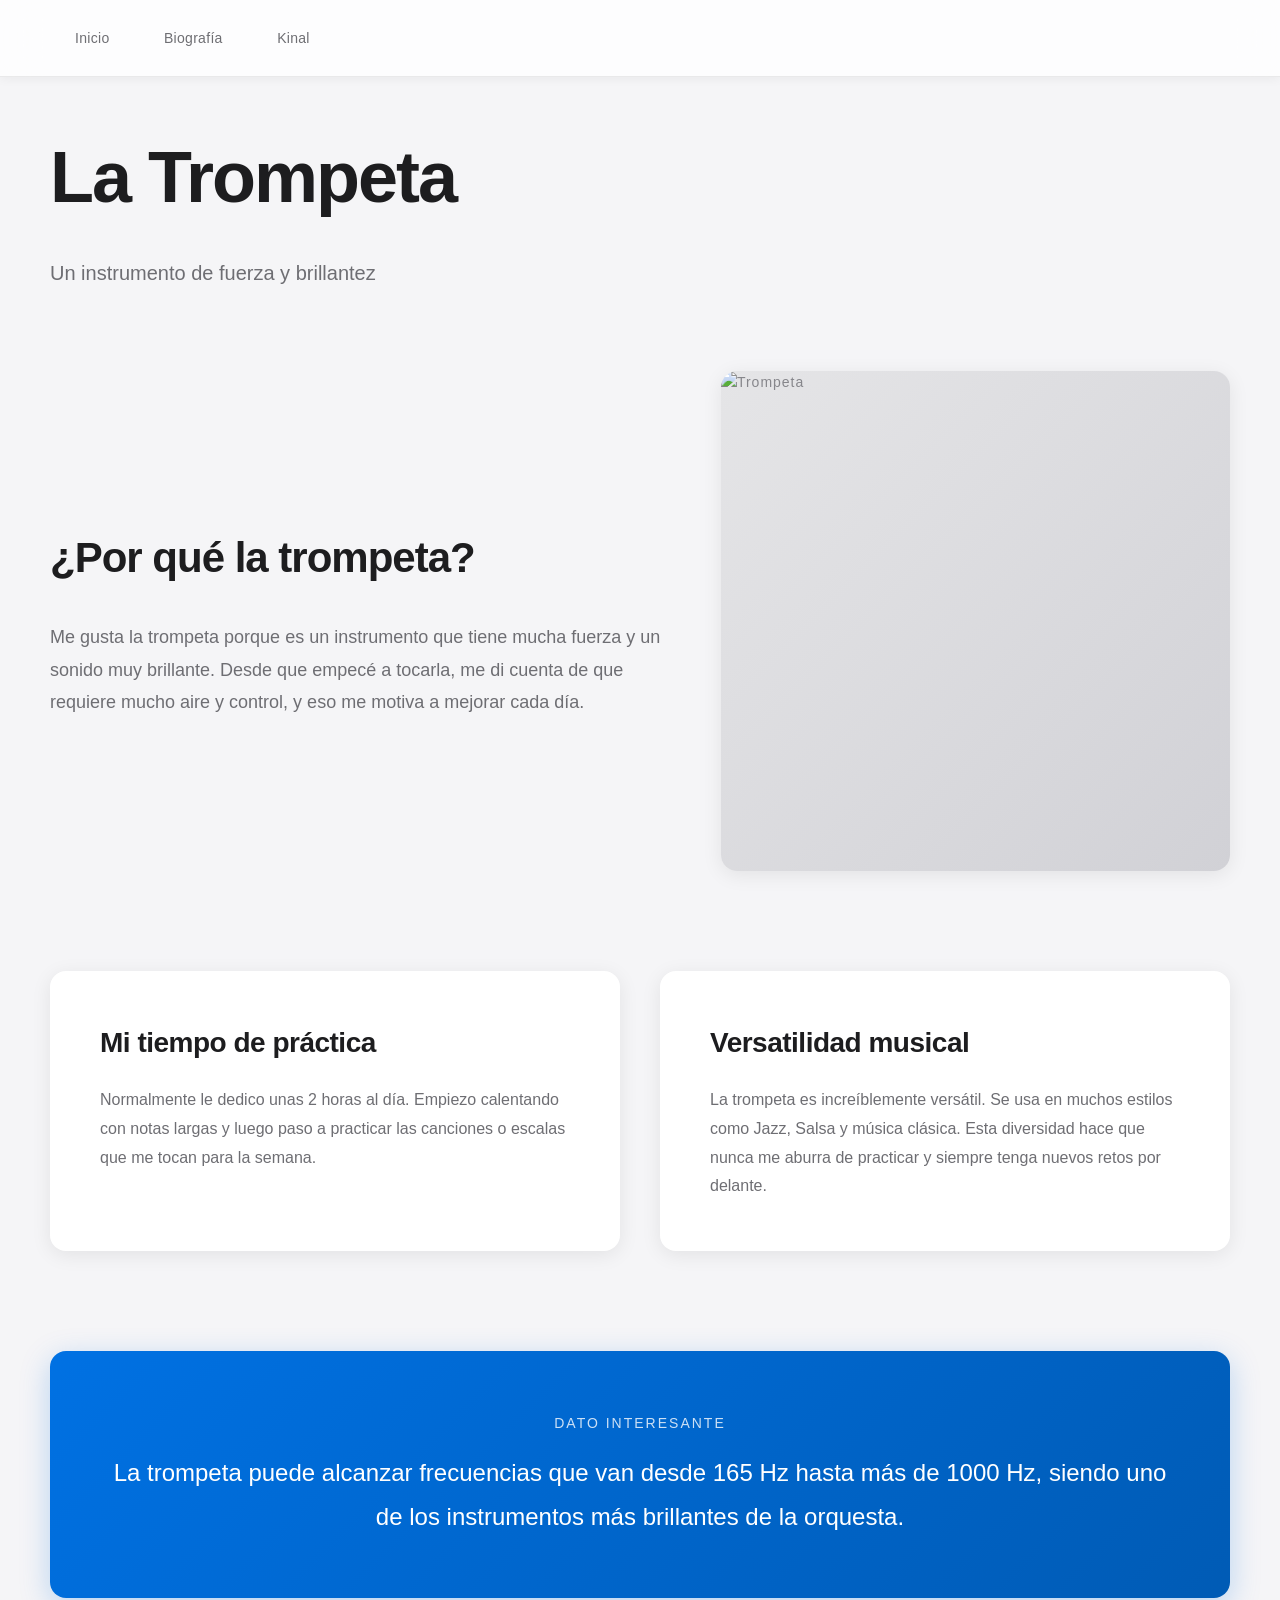
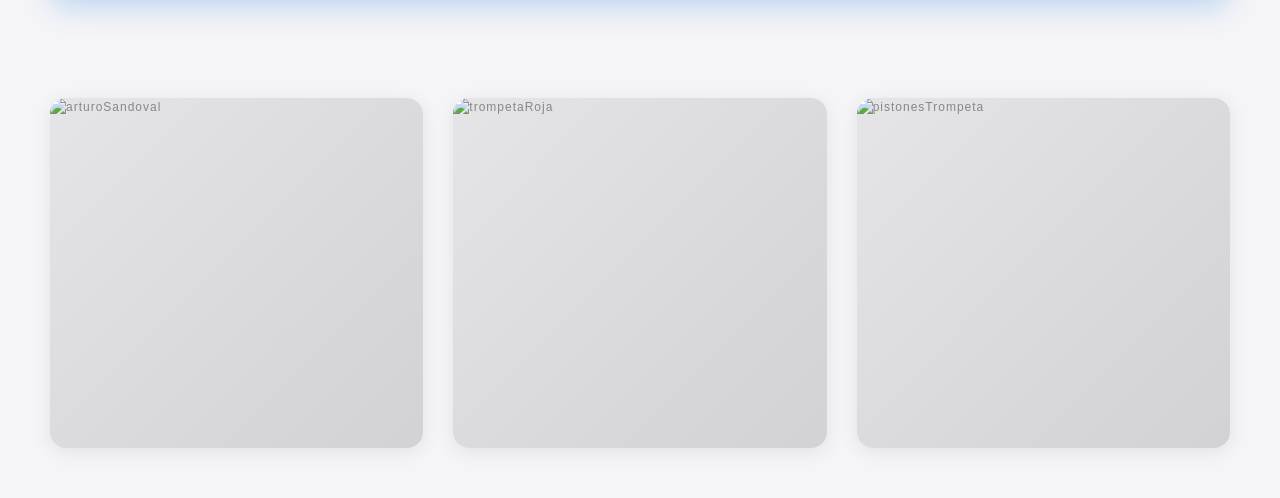
==== index.html @ 3d8bc374 "refactor: mover index.html a la raíz y actualizar rutas de carpetas" ====
<!DOCTYPE html>
<html lang="es">

<head>
    <meta charset="UTF-8">
    <meta name="viewport" content="width=device-width, initial-scale=1.0">
    <title>Mi Pasatiempo - La Trompeta</title>
    <link rel="stylesheet" href="style/index.css">
</head>

<body>
    <nav>
        <a href="index.html">Inicio</a>
        <a href="biografia.html">Biografía</a>
        <a href="kinal.html">Kinal</a>
    </nav>

    <div class="contenedor-principal">
        <h1 class="titulo">La Trompeta</h1>
        <p class="subtitulo">Un instrumento de fuerza y brillantez</p>

        <div class="hero-section">
            <div class="hero-content">
                <h2>¿Por qué la trompeta?</h2>
                <p>Me gusta la trompeta porque es un instrumento que tiene mucha fuerza y un sonido muy brillante. Desde
                    que empecé a tocarla, me di cuenta de que requiere mucho aire y control, y eso me motiva a mejorar
                    cada día.</p>
            </div>
            <div class="imagen-destacada">
                <img src="img/trompeta.jpg" alt="Trompeta"
                    style="width: 100%; height: 100%; object-fit: cover; border-radius: 16px;">
            </div>
        </div>

        <div class="grid-sections">
            <div class="seccion-tiempo">
                <h2>Mi tiempo de práctica</h2>
                <p>Normalmente le dedico unas 2 horas al día. Empiezo calentando con notas largas y luego paso a
                    practicar las canciones o escalas que me tocan para la semana.</p>
            </div>

            <div class="seccion-info">
                <h2>Versatilidad musical</h2>
                <p>La trompeta es increíblemente versátil. Se usa en muchos estilos como Jazz, Salsa y música clásica.
                    Esta diversidad hace que nunca me aburra de practicar y siempre tenga nuevos retos por delante.</p>
            </div>
        </div>

        <div class="curiosidad">
            <p><strong>Dato interesante</strong>La trompeta puede alcanzar frecuencias que van desde 165 Hz hasta más de
                1000 Hz, siendo uno de los instrumentos más brillantes de la orquesta.</p>
        </div>

        <div class="galeria">
            <div class="galeria-item">
                <img src="img/arturoSandoval.jpg" alt="arturoSandoval"
                    style="width: 100%; height: 100%; object-fit: cover;">
            </div>

            <div class="galeria-item">
                <img src="img/trompetaRoja.jpg" alt="trompetaRoja"
                    style="width: 100%; height: 100%; object-fit: cover;">
            </div>


            <div class="galeria-item">
                <img src="img/pistonesTrompeta.jpg" alt="pistonesTrompeta"
                    style="width: 100%; height: 100%; object-fit: cover;">
            </div>
        </div>
    </div>
</body>

</html>
---- style/index.css ----
* {
    margin: 0;
    padding: 0;
    box-sizing: border-box;
}

body {
    font-family: 'Inter', -apple-system, BlinkMacSystemFont, 'Segoe UI', sans-serif;
    background: #f5f5f7;
    color: #1d1d1f;
    line-height: 1.6;
    overflow-x: hidden;
}

nav {
    position: fixed;
    top: 0;
    width: 100%;
    background: rgba(255, 255, 255, 0.8);
    backdrop-filter: blur(20px);
    padding: 25px 50px;
    z-index: 1000;
    border-bottom: 1px solid rgba(0, 0, 0, 0.08);
    box-shadow: 0 2px 10px rgba(0, 0, 0, 0.05);
}

nav a {
    color: #6e6e73;
    text-decoration: none;
    margin: 0 25px;
    font-size: 14px;
    font-weight: 500;
    letter-spacing: 0.3px;
    transition: color 0.3s ease;
    position: relative;
}

nav a::after {
    content: '';
    position: absolute;
    bottom: -5px;
    left: 0;
    width: 0;
    height: 2px;
    background: #1d1d1f;
    transition: width 0.3s ease;
}

nav a:hover {
    color: #1d1d1f;
}

nav a:hover::after {
    width: 100%;
}

.contenedor-principal {
    max-width: 1400px;
    margin: 0 auto;
    padding: 120px 50px 50px;
}

.titulo {
    font-size: 72px;
    font-weight: 700;
    margin-bottom: 20px;
    letter-spacing: -2px;
    color: #1d1d1f;
    animation: fadeInUp 1s ease;
}

.subtitulo {
    font-size: 20px;
    color: #6e6e73;
    margin-bottom: 80px;
    font-weight: 400;
    animation: fadeInUp 1s ease 0.2s both;
}

.hero-section {
    display: grid;
    grid-template-columns: 1.2fr 1fr;
    gap: 60px;
    margin-bottom: 100px;
    align-items: center;
    animation: fadeInUp 1s ease 0.4s both;
}

.hero-content h2 {
    font-size: 42px;
    margin-bottom: 30px;
    font-weight: 600;
    letter-spacing: -1px;
    color: #1d1d1f;
}

.hero-content p {
    font-size: 18px;
    color: #6e6e73;
    line-height: 1.8;
    font-weight: 400;
}

.imagen-destacada {
    width: 100%;
    height: 500px;
    border-radius: 16px;
    background: linear-gradient(135deg, #e5e5e7 0%, #d1d1d6 100%);
    display: flex;
    align-items: center;
    justify-content: center;
    font-size: 14px;
    color: #86868b;
    font-weight: 500;
    letter-spacing: 1px;
    box-shadow: 0 4px 20px rgba(0, 0, 0, 0.08);
    transition: transform 0.5s ease;
    overflow: hidden;
}

.imagen-destacada:hover {
    transform: scale(1.02);
    box-shadow: 0 8px 30px rgba(0, 0, 0, 0.12);
}

.grid-sections {
    display: grid;
    grid-template-columns: repeat(2, 1fr);
    gap: 40px;
    margin-bottom: 100px;
}

.seccion-info,
.seccion-tiempo {
    background: #fff;
    padding: 50px;
    border-radius: 16px;
    box-shadow: 0 4px 20px rgba(0, 0, 0, 0.08);
    transition: all 0.4s ease;
    animation: fadeInUp 1s ease 0.6s both;
}

.seccion-info:hover,
.seccion-tiempo:hover {
    transform: translateY(-5px);
    box-shadow: 0 8px 30px rgba(0, 0, 0, 0.12);
}

h2 {
    font-size: 28px;
    margin-bottom: 20px;
    font-weight: 600;
    letter-spacing: -0.5px;
    color: #1d1d1f;
}

p {
    color: #6e6e73;
    font-size: 16px;
    line-height: 1.8;
    font-weight: 400;
}

.curiosidad {
    background: linear-gradient(135deg, #0071e3 0%, #005bb5 100%);
    padding: 60px;
    border-radius: 16px;
    margin-bottom: 100px;
    box-shadow: 0 8px 30px rgba(0, 113, 227, 0.25);
    animation: fadeInUp 1s ease 0.8s both;
}

.curiosidad p {
    font-size: 24px;
    color: #fff;
    text-align: center;
    font-weight: 400;
}

.curiosidad strong {
    display: block;
    margin-bottom: 15px;
    font-size: 14px;
    color: rgba(255, 255, 255, 0.8);
    letter-spacing: 2px;
    text-transform: uppercase;
    font-weight: 500;
}

.galeria {
    display: grid;
    grid-template-columns: repeat(3, 1fr);
    gap: 30px;
    animation: fadeInUp 1s ease 1s both;
}

.galeria-item {
    height: 350px;
    border-radius: 16px;
    background: linear-gradient(135deg, #e5e5e7 0%, #d1d1d6 100%);
    display: flex;
    align-items: center;
    justify-content: center;
    color: #86868b;
    font-size: 12px;
    letter-spacing: 1px;
    font-weight: 500;
    transition: all 0.4s ease;
    overflow: hidden;
    box-shadow: 0 4px 20px rgba(0, 0, 0, 0.08);
}

.galeria-item:hover {
    transform: translateY(-5px);
    box-shadow: 0 8px 30px rgba(0, 0, 0, 0.12);
}

@keyframes fadeInUp {
    from {
        opacity: 0;
        transform: translateY(30px);
    }

    to {
        opacity: 1;
        transform: translateY(0);
    }
}

@media (max-width: 968px) {
    .hero-section {
        grid-template-columns: 1fr;
    }

    .grid-sections {
        grid-template-columns: 1fr;
    }

    .galeria {
        grid-template-columns: 1fr;
    }

    .titulo {
        font-size: 48px;
    }

    nav {
        padding: 20px 30px;
    }

    .contenedor-principal {
        padding: 100px 30px 30px;
    }
}
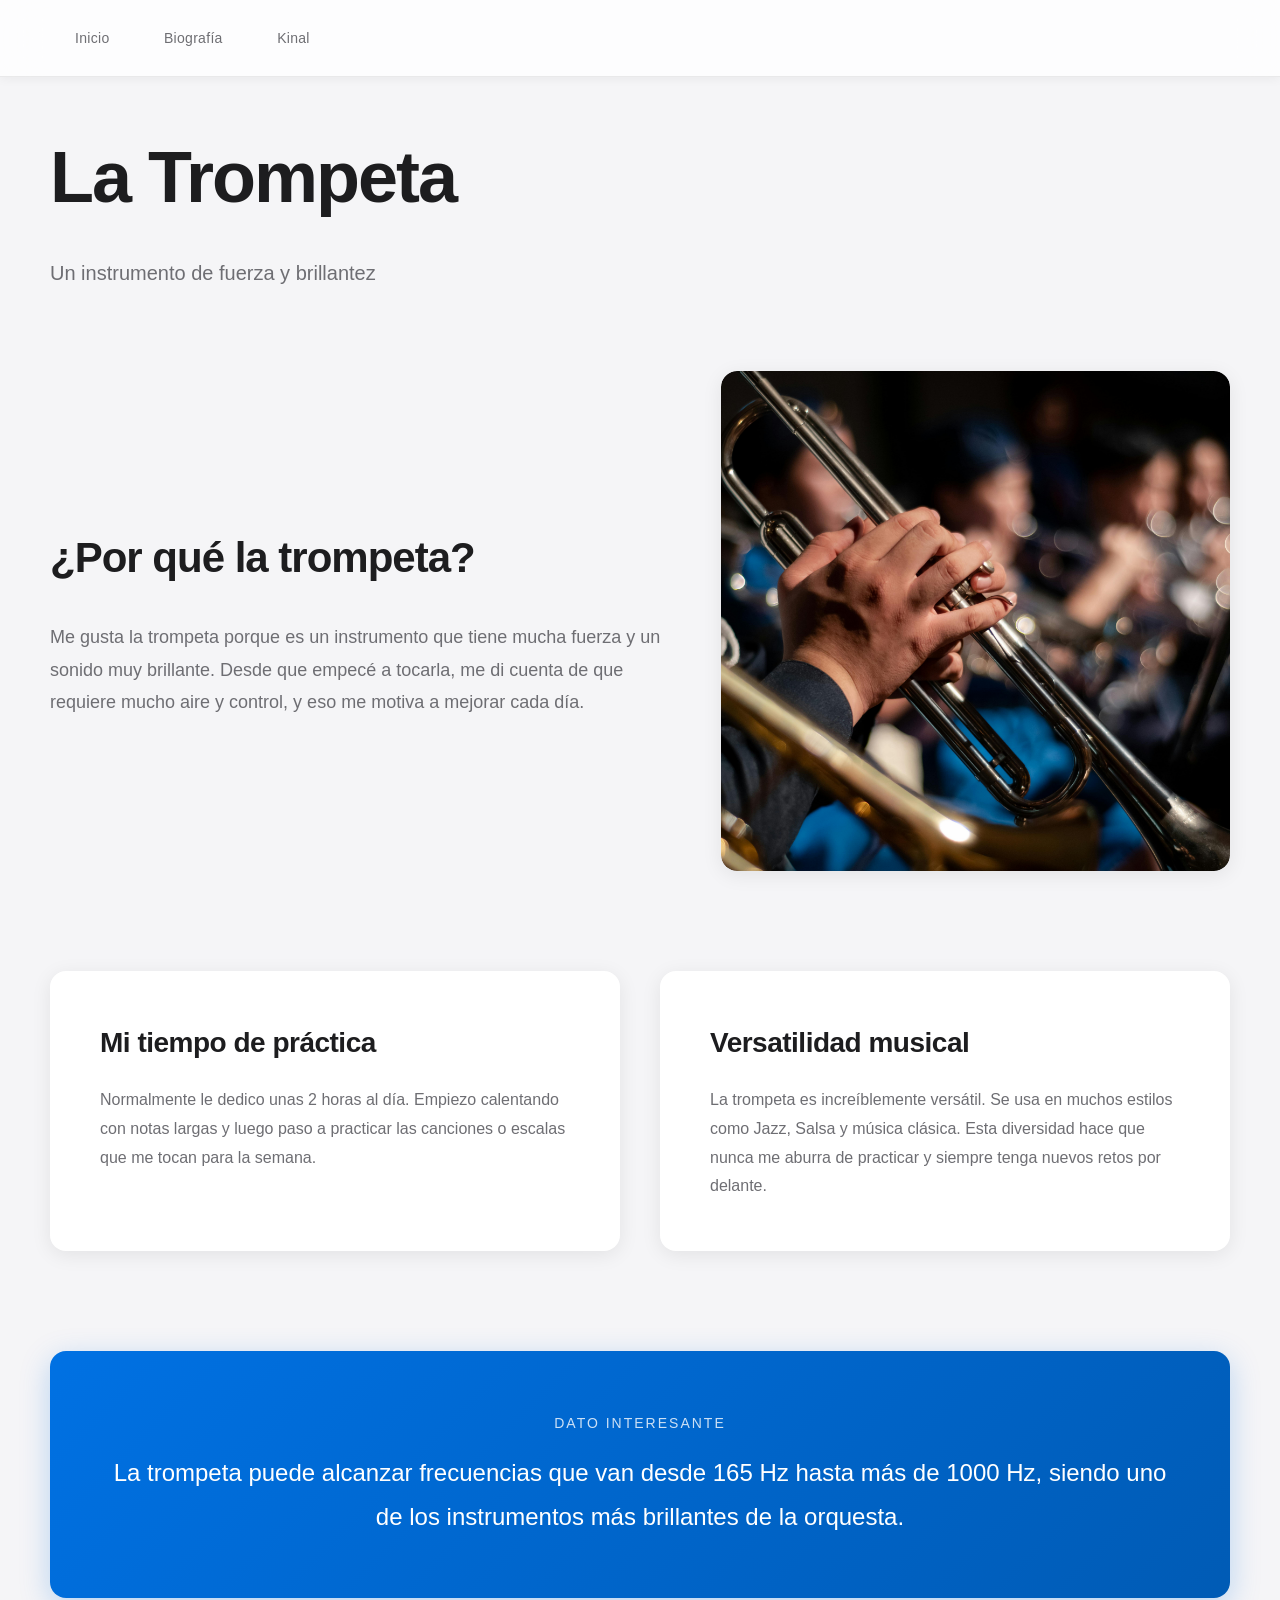
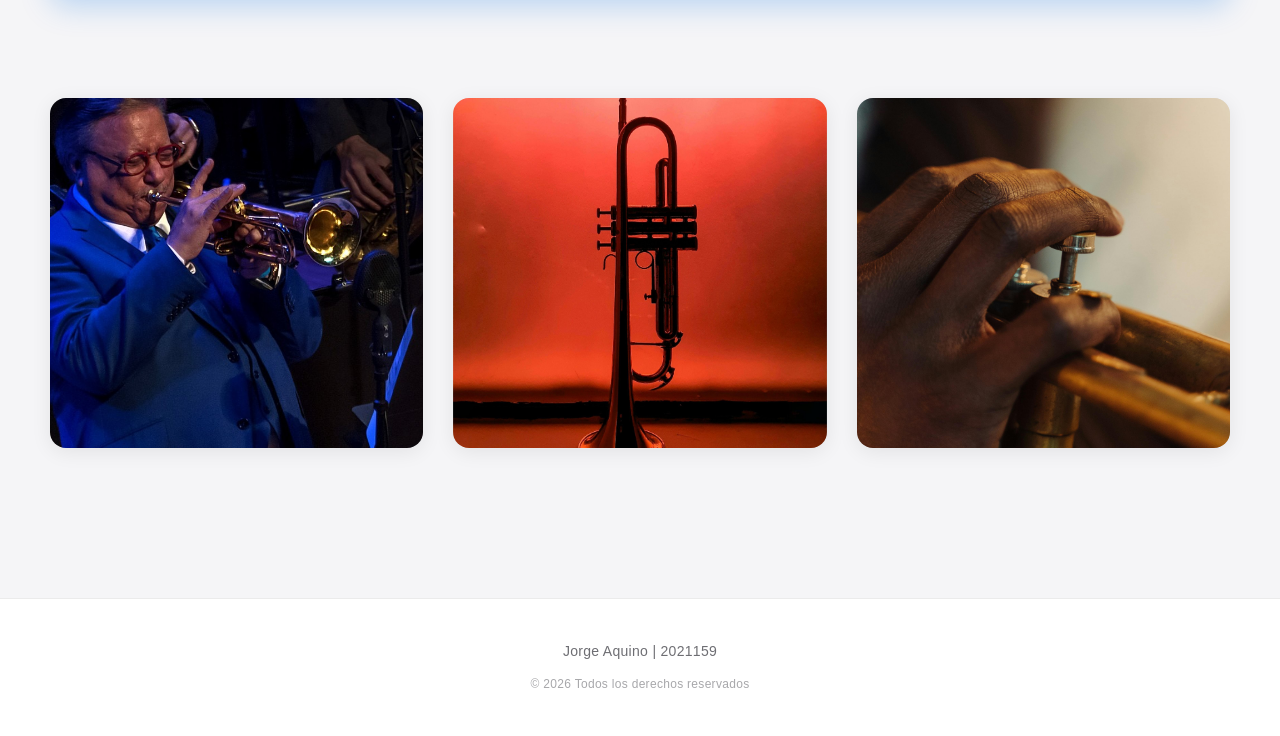
==== commit bc683ea9: "feat: agregar sección de cierre con información de autor y créditos" ====
--- a/index.html
+++ b/index.html
@@ -69,6 +69,10 @@
             </div>
         </div>
     </div>
+    <footer class="seccion-final">
+        <p>Jorge Aquino | 2021159</p>
+        <p style="margin-top: 10px; font-size: 12px; opacity: 0.6;">&copy; 2026 Todos los derechos reservados</p>
+    </footer>
 </body>
 
 </html>
--- a/style/index.css
+++ b/style/index.css
@@ -251,4 +251,24 @@
     .contenedor-principal {
         padding: 100px 30px 30px;
     }
+}
+
+.seccion-final {
+    background: #fff;
+    border-top: 1px solid rgba(0, 0, 0, 0.08);
+    padding: 40px 50px;
+    margin-top: 100px;
+    text-align: center;
+}
+
+.seccion-final p {
+    color: #6e6e73;
+    font-size: 14px;
+    font-weight: 400;
+    letter-spacing: 0.3px;
+}
+
+.seccion-final p strong {
+    color: #1d1d1f;
+    font-weight: 600;
 }
